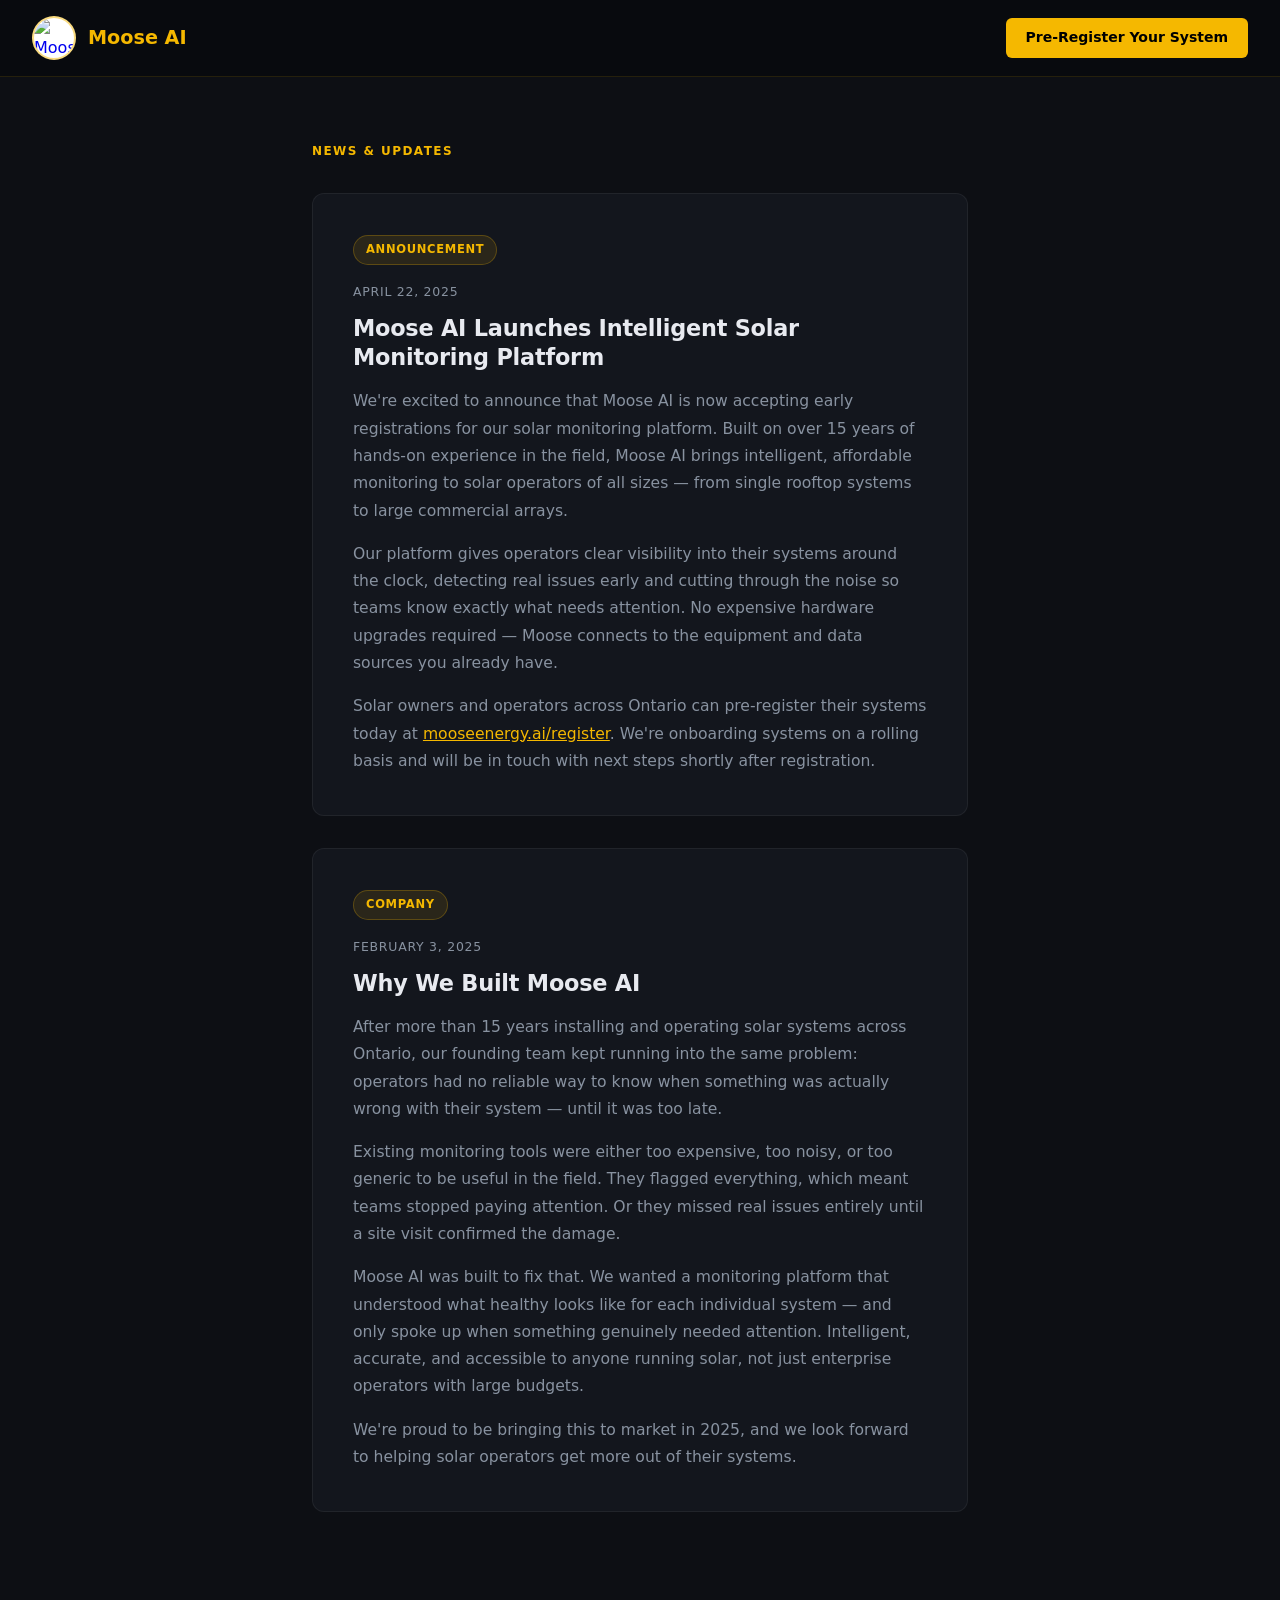
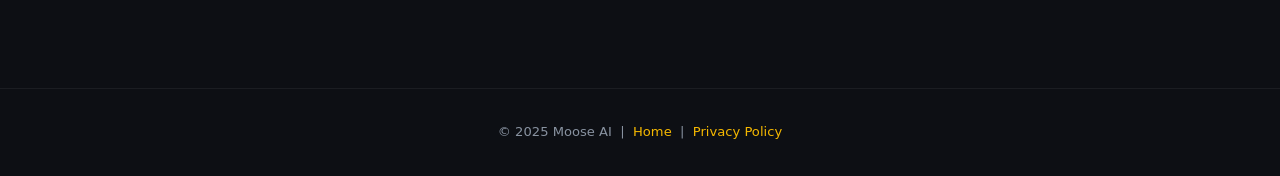
==== news.html @ d86ab678 "Add news, sitemap, robots.txt, schema markup, domain fix, content depth" ====
<!DOCTYPE html>
<html lang="en">
<head>
  <meta charset="UTF-8" />
  <meta name="viewport" content="width=device-width, initial-scale=1.0" />
  <title>News — Moose AI</title>
  <meta name="description" content="Latest updates from Moose AI — intelligent solar monitoring built for the real world." />
  <link rel="icon" type="image/png" href="Moose logo 2.png" />
  <script type="application/ld+json">
  {
    "@context": "https://schema.org",
    "@type": "NewsArticle",
    "headline": "Moose AI Launches Intelligent Solar Monitoring Platform",
    "datePublished": "2025-04-22",
    "dateModified": "2025-04-22",
    "author": { "@type": "Organization", "name": "Moose AI" },
    "publisher": { "@type": "Organization", "name": "Moose AI", "url": "https://mooseenergy.ai" }
  }
  </script>
  <style>
    *, *::before, *::after { box-sizing: border-box; margin: 0; padding: 0; }
    :root { --gold: #F5B800; --dark: #0d0f14; --darker: #080a0e; --card-bg: #13161d; --text: #e8eaf0; --muted: #8892a0; }
    body { background: var(--dark); color: var(--text); font-family: 'Segoe UI', system-ui, sans-serif; line-height: 1.7; }

    nav {
      display: flex; align-items: center; justify-content: space-between;
      padding: 1rem 2rem;
      background: rgba(8,10,14,0.9);
      border-bottom: 1px solid rgba(245,184,0,0.12);
    }
    .nav-logo { display: flex; align-items: center; gap: 0.75rem; text-decoration: none; }
    .nav-logo img { height: 44px; width: 44px; object-fit: contain; background: #fff; border-radius: 50%; border: 2px solid rgba(245,184,0,0.5); }
    .nav-logo span { font-size: 1.2rem; font-weight: 700; color: var(--gold); }
    .nav-cta { background: var(--gold); color: #000; padding: 0.5rem 1.25rem; border-radius: 6px; font-weight: 700; font-size: 0.875rem; text-decoration: none; }

    .content { max-width: 720px; margin: 4rem auto; padding: 0 2rem 5rem; }

    .page-label { font-size: 0.75rem; font-weight: 700; text-transform: uppercase; letter-spacing: 0.12em; color: var(--gold); margin-bottom: 2rem; }

    .post {
      background: var(--card-bg);
      border: 1px solid rgba(255,255,255,0.06);
      border-radius: 12px;
      padding: 2.5rem;
      margin-bottom: 2rem;
    }

    .post-date { font-size: 0.78rem; color: var(--muted); margin-bottom: 0.75rem; text-transform: uppercase; letter-spacing: 0.06em; }

    .post h2 { font-size: 1.4rem; font-weight: 800; letter-spacing: -0.01em; margin-bottom: 1rem; line-height: 1.3; }

    .post p { color: var(--muted); font-size: 0.975rem; line-height: 1.75; margin-bottom: 1rem; }
    .post p:last-child { margin-bottom: 0; }

    .post-tag {
      display: inline-block;
      background: rgba(245,184,0,0.1);
      border: 1px solid rgba(245,184,0,0.25);
      color: var(--gold);
      font-size: 0.72rem;
      font-weight: 600;
      padding: 0.25rem 0.75rem;
      border-radius: 100px;
      text-transform: uppercase;
      letter-spacing: 0.06em;
      margin-bottom: 1rem;
    }

    footer {
      text-align: center; padding: 2rem;
      border-top: 1px solid rgba(255,255,255,0.06);
      color: var(--muted); font-size: 0.82rem;
    }
    footer a { color: var(--gold); text-decoration: none; }
  </style>
</head>
<body>

<nav>
  <a href="index.html" class="nav-logo">
    <img src="Moose logo 2.png" alt="Moose AI" />
    <span>Moose AI</span>
  </a>
  <a href="register.html" class="nav-cta">Pre-Register Your System</a>
</nav>

<div class="content">
  <div class="page-label">News &amp; Updates</div>

  <article class="post">
    <div class="post-tag">Announcement</div>
    <div class="post-date">April 22, 2025</div>
    <h2>Moose AI Launches Intelligent Solar Monitoring Platform</h2>
    <p>We're excited to announce that Moose AI is now accepting early registrations for our solar monitoring platform. Built on over 15 years of hands-on experience in the field, Moose AI brings intelligent, affordable monitoring to solar operators of all sizes — from single rooftop systems to large commercial arrays.</p>
    <p>Our platform gives operators clear visibility into their systems around the clock, detecting real issues early and cutting through the noise so teams know exactly what needs attention. No expensive hardware upgrades required — Moose connects to the equipment and data sources you already have.</p>
    <p>Solar owners and operators across Ontario can pre-register their systems today at <a href="register.html" style="color:var(--gold)">mooseenergy.ai/register</a>. We're onboarding systems on a rolling basis and will be in touch with next steps shortly after registration.</p>
  </article>

  <article class="post">
    <div class="post-tag">Company</div>
    <div class="post-date">February 3, 2025</div>
    <h2>Why We Built Moose AI</h2>
    <p>After more than 15 years installing and operating solar systems across Ontario, our founding team kept running into the same problem: operators had no reliable way to know when something was actually wrong with their system — until it was too late.</p>
    <p>Existing monitoring tools were either too expensive, too noisy, or too generic to be useful in the field. They flagged everything, which meant teams stopped paying attention. Or they missed real issues entirely until a site visit confirmed the damage.</p>
    <p>Moose AI was built to fix that. We wanted a monitoring platform that understood what healthy looks like for each individual system — and only spoke up when something genuinely needed attention. Intelligent, accurate, and accessible to anyone running solar, not just enterprise operators with large budgets.</p>
    <p>We're proud to be bringing this to market in 2025, and we look forward to helping solar operators get more out of their systems.</p>
  </article>
</div>

<footer>
  &copy; 2025 Moose AI &nbsp;|&nbsp; <a href="index.html">Home</a> &nbsp;|&nbsp; <a href="privacy-policy.html">Privacy Policy</a>
</footer>

</body>
</html>
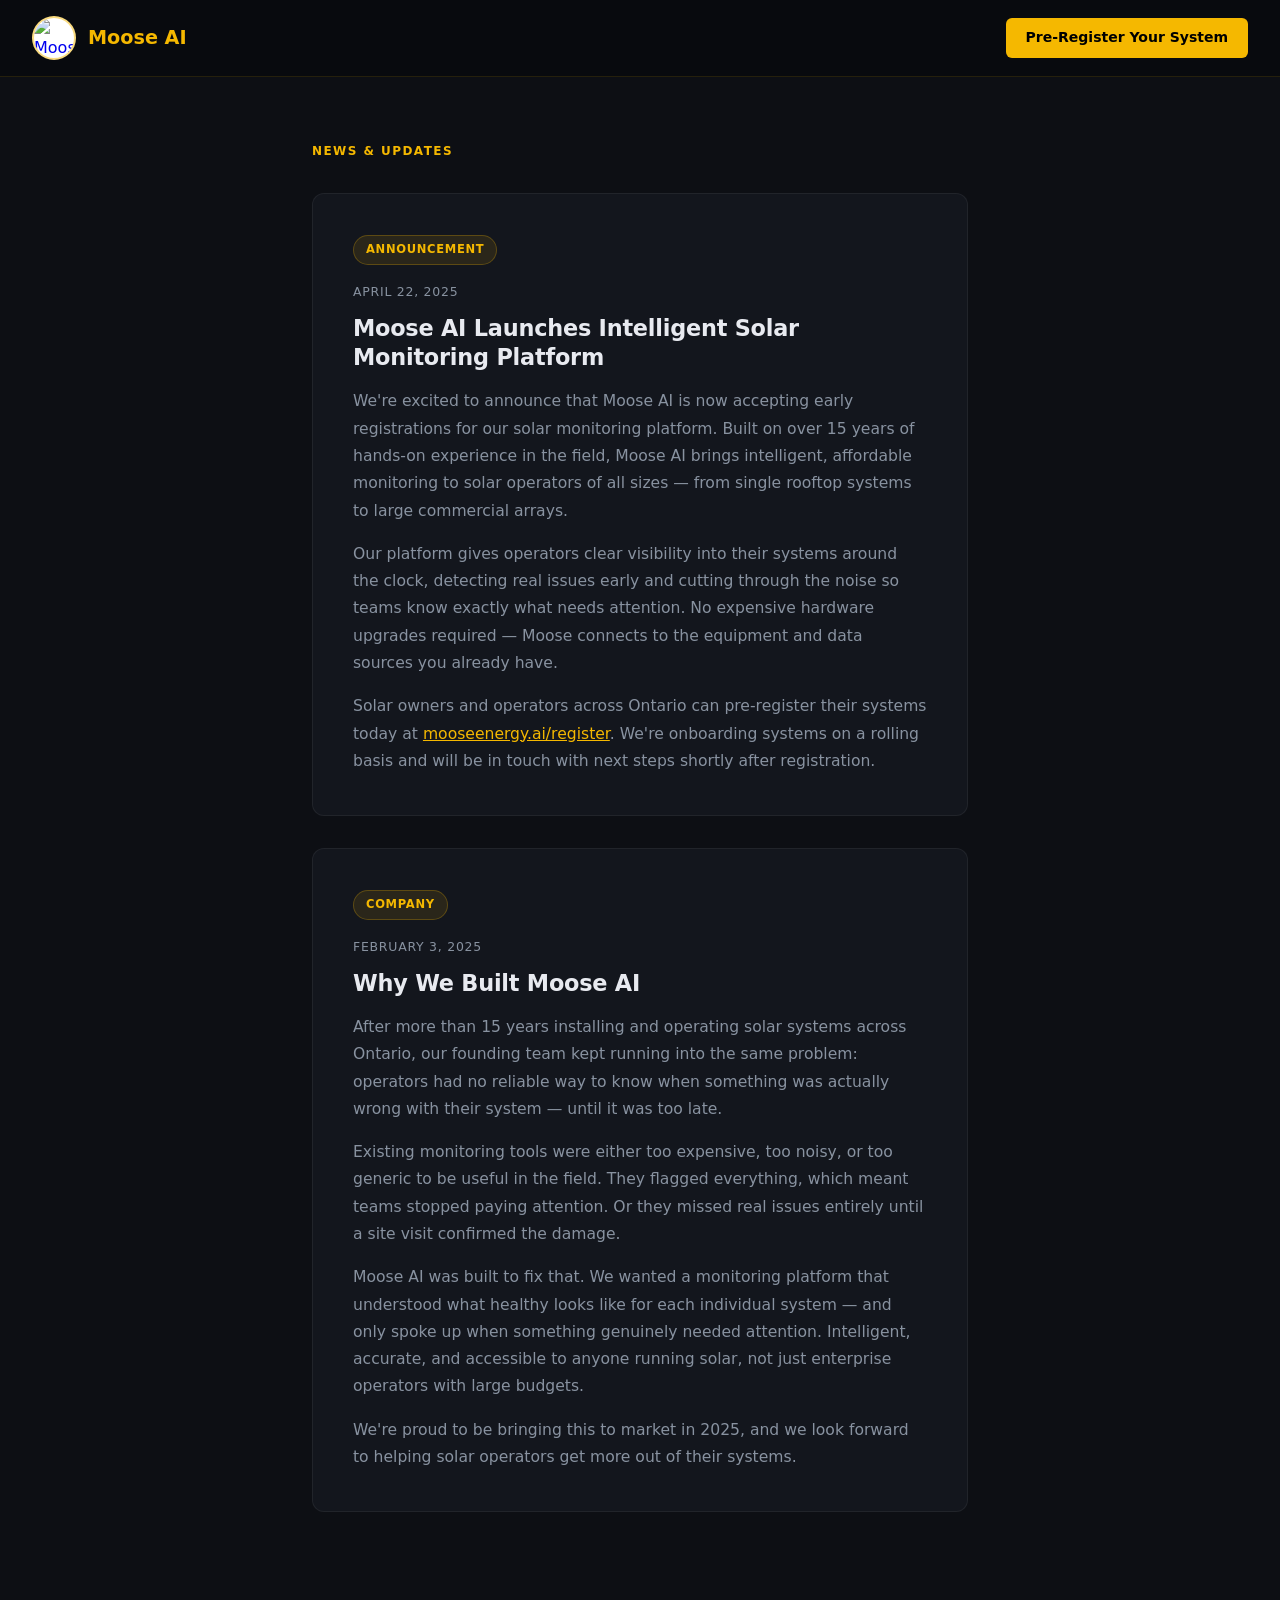
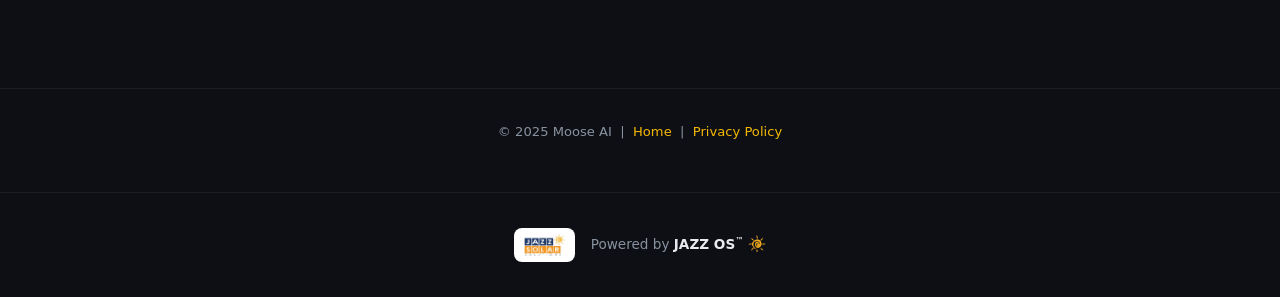
==== commit b9125674: "Add "Powered by JAZZ OS™" footer across all pages Shared brand strip below the existing footer on ev" ====
--- a/news.html
+++ b/news.html
@@ -73,6 +73,7 @@
     }
     footer a { color: var(--gold); text-decoration: none; }
   </style>
+  <link rel="stylesheet" href="footer.css" />
 </head>
 <body>
 
@@ -111,5 +112,11 @@
   &copy; 2025 Moose AI &nbsp;|&nbsp; <a href="index.html">Home</a> &nbsp;|&nbsp; <a href="privacy-policy.html">Privacy Policy</a>
 </footer>
 
+<!-- JAZZ OS™ footer -->
+<footer class="jazz-sitefoot">
+  <img src="assets/jazz-logo.jpg" alt="JAZZ Solar Solutions" class="jazz-foot-logo" />
+  <span>Powered by <strong>JAZZ&nbsp;OS<sup class="jazz-tm">™</sup></strong> <img src="assets/jazz-sun.png" class="jazz-os-sun" alt="" /></span>
+</footer>
+
 </body>
 </html>
--- a/footer.css
+++ b/footer.css
@@ -0,0 +1,34 @@
+/* JAZZ OS™ footer — shared brand strip across JAZZ projects.
+   Self-contained: classes namespaced .jazz-* to avoid clashes.
+   Colors adapted here for the Moose AI dark theme (originals are
+   navy/cream for light backgrounds). */
+
+.jazz-sitefoot {
+  display: flex;
+  align-items: center;
+  gap: 1rem;
+  justify-content: center;
+  flex-wrap: wrap;
+  text-align: center;
+  padding: 2.2rem 1.4rem;
+  margin-top: 1rem;
+  border-top: 1px solid rgba(255, 255, 255, 0.06);
+  color: #8892a0;
+  font-size: 0.85rem;
+  font-family: 'Inter', system-ui, -apple-system, 'Segoe UI', Roboto, sans-serif;
+}
+
+.jazz-sitefoot .jazz-foot-logo {
+  height: 34px;
+  width: auto;
+  background: #fff;
+  padding: 5px 9px;
+  border-radius: 8px;
+  border: 1px solid rgba(255, 255, 255, 0.12);
+}
+
+.jazz-sitefoot strong { color: #e8eaf0; font-weight: 700; }
+
+.jazz-sitefoot .jazz-tm { font-size: 0.6em; vertical-align: super; font-weight: 700; }
+
+.jazz-sitefoot .jazz-os-sun { height: 1.25em; width: auto; vertical-align: -0.24em; }
